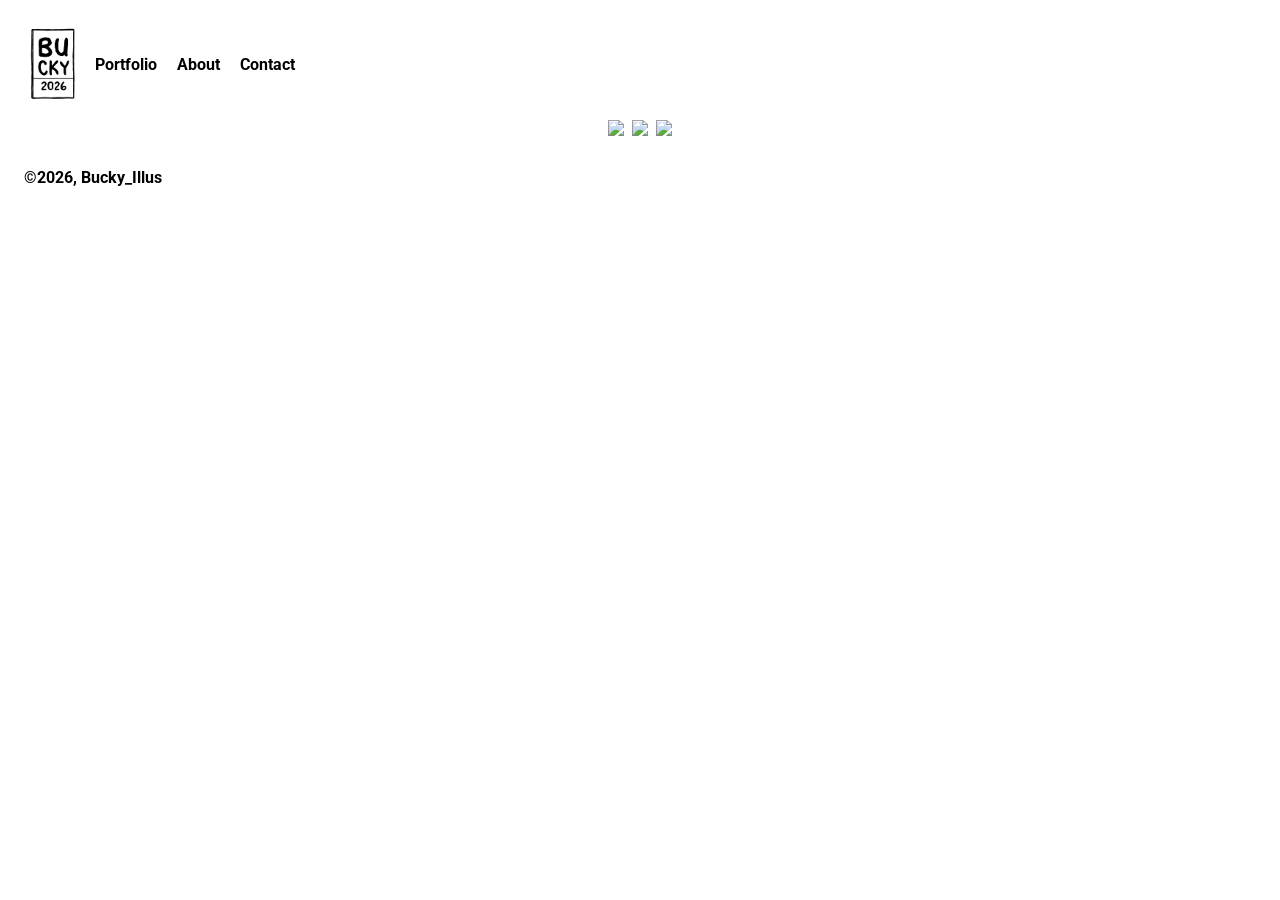
==== index.html @ cc79c3ba "Portfolio Webpage Project Version 1.0" ====
<!DOCTYPE html>
<html lang="en">
<head>
    <meta charset="UTF-8">
    <meta name="viewport" content="width=device-width, initial-scale=1.0">
    <title>ArtPorfolio</title>
    <link rel="stylesheet" href="styles.css">
</head>
<body>
    <div class="upper-bar">
        <img class="watermark" src="WatermarkBlack.png">
        <button>Portfolio</button>
        <button>About</button>
        <button>Contact</button>
    </div>

    <div class="artworks">
        <img src="https://instagram.fcrk1-2.fna.fbcdn.net/v/t51.82787-15/762251886_18063199553531826_2885683844305874416_n.webp?_nc_cat=109&_nc_map=urlgen_bucketless&ig_cache_key=Mzk1NTYyNzE3NzAzNjkzNzk0NA%3D%3D.3-ccb7-5&ccb=7-5&_nc_sid=58cdad&efg=eyJ2ZW5jb2RlX3RhZyI6IkZFRUQueHBpZHMuMTA4MC5zZHIucmVndWxhcl9waG90by5DMyJ9&_nc_ohc=RTIXQRnhwU4Q7kNvwExkEkP&_nc_oc=Adpaup-lZ5MSypmo8bnz4imJihH0RoyR0aRd-XlxWKHfBnx5zWB7C_P8k6qaurzx6Xc&_nc_ad=z-m&_nc_cid=0&_nc_zt=23&_nc_ht=instagram.fcrk1-2.fna&_nc_gid=WvAjJ6KC-k3FQ9L6tUTATw&_nc_ss=7a22e&oh=00_AQFpZvvalPwK_PBQfbf2ZkcBtbcYBp0EsgvQimyAkT4N5g&oe=6A812461">
        <img src="https://instagram.fcrk1-5.fna.fbcdn.net/v/t51.82787-15/749432596_18057881420531826_8437092121148913491_n.jpg?stp=dst-jpg_e35_tt6&_nc_cat=108&_nc_map=urlgen_bucketless&ig_cache_key=Mzk0NDU2NzQyMTU0MTg3MTU1OA%3D%3D.3-ccb7-5&ccb=7-5&_nc_sid=58cdad&efg=eyJ2ZW5jb2RlX3RhZyI6IkZFRUQueHBpZHMuMTA4MC5zZHIucmVndWxhcl9waG90by5DMyJ9&_nc_ohc=oQXl2wwNQRYQ7kNvwGsQsVc&_nc_oc=AdpGqHe-t3H13grXq47ztQbrVy9s_6-gDqkr8ljKMTKazbyTBWRnXHOM7Xw6OqavlXk&_nc_ad=z-m&_nc_cid=0&_nc_zt=23&_nc_ht=instagram.fcrk1-5.fna&_nc_gid=WvAjJ6KC-k3FQ9L6tUTATw&_nc_ss=7a22e&oh=00_AQGUEAdeeytoRCC2wuQGzNEvQF69P4tWj8lmMLeSC-5nxQ&oe=6A8123C4">
        <img src="https://instagram.fcrk1-1.fna.fbcdn.net/v/t51.82787-15/758677072_18062443619531826_1980610994368290024_n.webp?_nc_cat=105&_nc_map=urlgen_bucketless&ig_cache_key=Mzk1NDE3OTAxMjI4NjkwMjY4MQ%3D%3D.3-ccb7-5&ccb=7-5&_nc_sid=58cdad&efg=eyJ2ZW5jb2RlX3RhZyI6IkZFRUQueHBpZHMuMTA4MC5zZHIucmVndWxhcl9waG90by5DMyJ9&_nc_ohc=HPFPtjvBHwwQ7kNvwHG4utc&_nc_oc=AdrPISBRKIKxYhJtjEpQ5cU4Bjl6JRJG6Dl_My3LzH4pH76CGwJtq52OwSmnZassCaI&_nc_ad=z-m&_nc_cid=0&_nc_zt=23&_nc_ht=instagram.fcrk1-1.fna&_nc_gid=WvAjJ6KC-k3FQ9L6tUTATw&_nc_ss=7a22e&oh=00_AQHsiZiuqQsaNdbyK7uiEyzFe_IUe1sC0ZeLYBnQskWOnA&oe=6A80FB30">
        
    </div>

    <div class="lower-bar">
        <p>©2026, Bucky_Illus</p>
    </div>
</body>
</html>
---- styles.css ----
@import url('https://fonts.googleapis.com/css2?family=Figtree:ital,wght@0,300..900;1,300..900&family=Roboto:ital,wght@0,100..900;1,100..900&display=swap');


.upper-bar{
display: flex;
align-items: center;
justify-content: flex-start;
padding: 1rem;
gap: 0.5rem;

}

.upper-bar button{
   background-color: transparent;
   border: none;
   font-size: 1rem;
}

.watermark,.logo{
   width: auto;
   height: 80px;
   max-width: 100%;
   object-fit: contain;
}


.artworks{
   display: flex;
   flex-wrap: wrap;
   justify-content: center;
   gap: 0.5rem;
}

.lower-bar{
   display: flex;
   align-items: center;
   justify-content: flex-start;
   padding: 1rem;
   gap: 0.5rem;
}



*{
   font-family: 'Roboto';
   font-weight: bold;
   
}
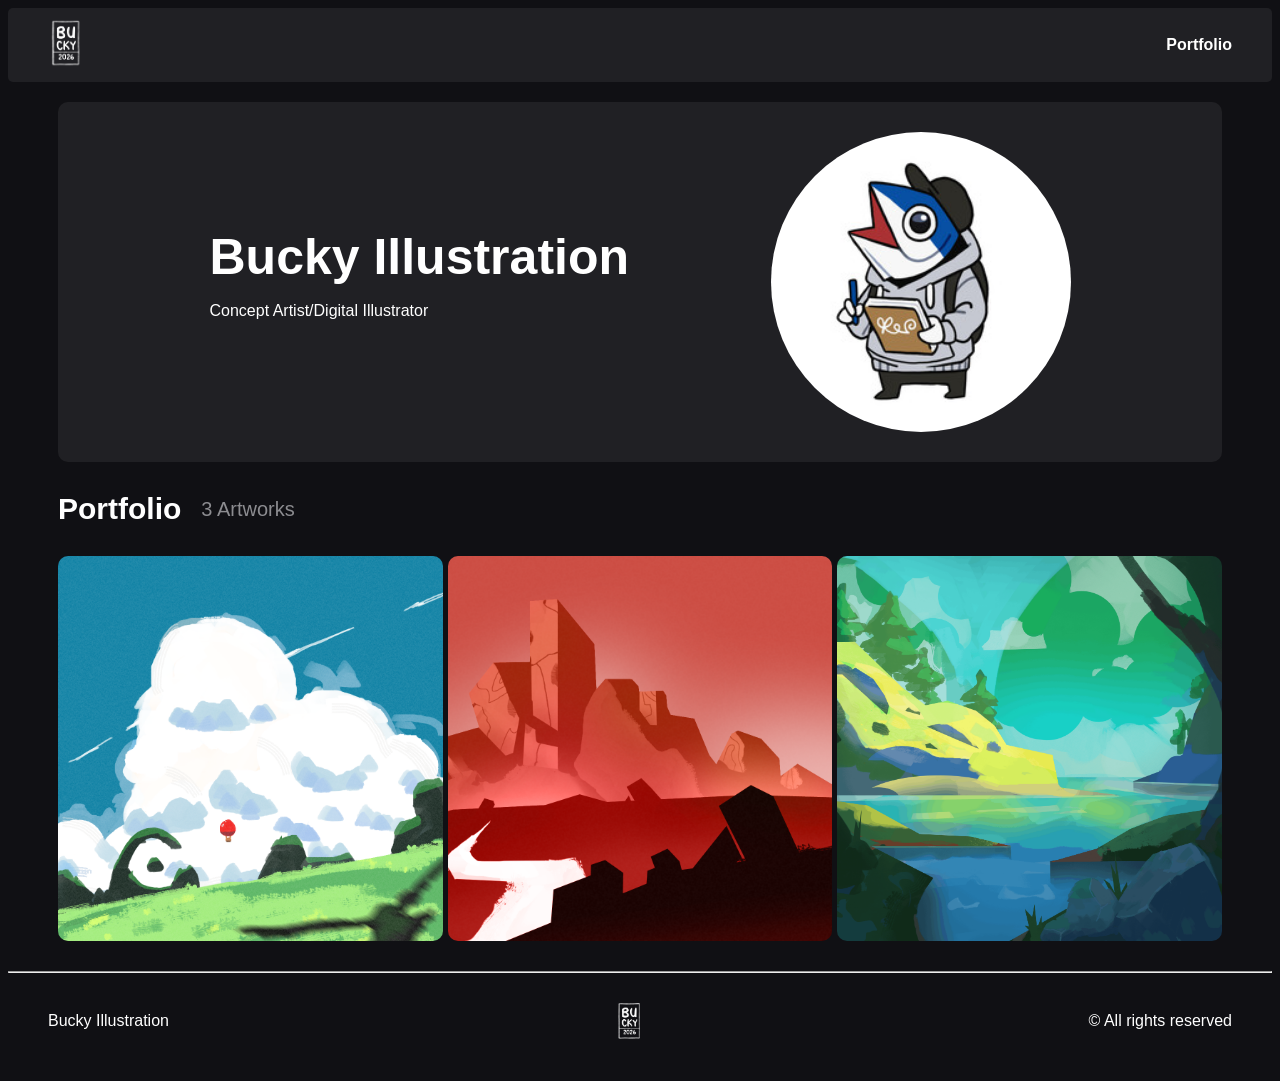
==== commit 5680d47d: "Code Restructuring and Website Overhaul: Splitted code into sections and overhauled website to a bet" ====
--- a/index.html
+++ b/index.html
@@ -7,22 +7,63 @@
     <link rel="stylesheet" href="styles.css">
 </head>
 <body>
-    <div class="upper-bar">
-        <img class="watermark" src="WatermarkBlack.png">
-        <button>Portfolio</button>
-        <button>About</button>
-        <button>Contact</button>
+    <!-- Top Bar -->
+     <div class="topBar">
+        <div class="topBarLeft">
+           <img class="wLogo" src="Watermark.png"> 
+        </div>
+        <div class="topBarRight">
+            <a href="">Portfolio</a>
+            <!-- <a href="">Services</a>
+            <a href="">About</a> -->
+        </div>
+        
+        
+     </div>
+    <!-- Top Bar - END -->
+
+
+    <!-- Hero Section -->
+    <div class="heroSect sectionMargin sectionPadding">
+        <div class="heroLeft">
+            <header class="heroHead">Bucky Illustration</header>
+            <p class="heroSubHead">Concept Artist/Digital Illustrator</p>
+        </div>
+        <div class="heroRight">
+            <img src="placeholderProfile.jpg">
+        </div>
     </div>
 
-    <div class="artworks">
-        <img src="https://instagram.fcrk1-2.fna.fbcdn.net/v/t51.82787-15/762251886_18063199553531826_2885683844305874416_n.webp?_nc_cat=109&_nc_map=urlgen_bucketless&ig_cache_key=Mzk1NTYyNzE3NzAzNjkzNzk0NA%3D%3D.3-ccb7-5&ccb=7-5&_nc_sid=58cdad&efg=eyJ2ZW5jb2RlX3RhZyI6IkZFRUQueHBpZHMuMTA4MC5zZHIucmVndWxhcl9waG90by5DMyJ9&_nc_ohc=RTIXQRnhwU4Q7kNvwExkEkP&_nc_oc=Adpaup-lZ5MSypmo8bnz4imJihH0RoyR0aRd-XlxWKHfBnx5zWB7C_P8k6qaurzx6Xc&_nc_ad=z-m&_nc_cid=0&_nc_zt=23&_nc_ht=instagram.fcrk1-2.fna&_nc_gid=WvAjJ6KC-k3FQ9L6tUTATw&_nc_ss=7a22e&oh=00_AQFpZvvalPwK_PBQfbf2ZkcBtbcYBp0EsgvQimyAkT4N5g&oe=6A812461">
-        <img src="https://instagram.fcrk1-5.fna.fbcdn.net/v/t51.82787-15/749432596_18057881420531826_8437092121148913491_n.jpg?stp=dst-jpg_e35_tt6&_nc_cat=108&_nc_map=urlgen_bucketless&ig_cache_key=Mzk0NDU2NzQyMTU0MTg3MTU1OA%3D%3D.3-ccb7-5&ccb=7-5&_nc_sid=58cdad&efg=eyJ2ZW5jb2RlX3RhZyI6IkZFRUQueHBpZHMuMTA4MC5zZHIucmVndWxhcl9waG90by5DMyJ9&_nc_ohc=oQXl2wwNQRYQ7kNvwGsQsVc&_nc_oc=AdpGqHe-t3H13grXq47ztQbrVy9s_6-gDqkr8ljKMTKazbyTBWRnXHOM7Xw6OqavlXk&_nc_ad=z-m&_nc_cid=0&_nc_zt=23&_nc_ht=instagram.fcrk1-5.fna&_nc_gid=WvAjJ6KC-k3FQ9L6tUTATw&_nc_ss=7a22e&oh=00_AQGUEAdeeytoRCC2wuQGzNEvQF69P4tWj8lmMLeSC-5nxQ&oe=6A8123C4">
-        <img src="https://instagram.fcrk1-1.fna.fbcdn.net/v/t51.82787-15/758677072_18062443619531826_1980610994368290024_n.webp?_nc_cat=105&_nc_map=urlgen_bucketless&ig_cache_key=Mzk1NDE3OTAxMjI4NjkwMjY4MQ%3D%3D.3-ccb7-5&ccb=7-5&_nc_sid=58cdad&efg=eyJ2ZW5jb2RlX3RhZyI6IkZFRUQueHBpZHMuMTA4MC5zZHIucmVndWxhcl9waG90by5DMyJ9&_nc_ohc=HPFPtjvBHwwQ7kNvwHG4utc&_nc_oc=AdrPISBRKIKxYhJtjEpQ5cU4Bjl6JRJG6Dl_My3LzH4pH76CGwJtq52OwSmnZassCaI&_nc_ad=z-m&_nc_cid=0&_nc_zt=23&_nc_ht=instagram.fcrk1-1.fna&_nc_gid=WvAjJ6KC-k3FQ9L6tUTATw&_nc_ss=7a22e&oh=00_AQHsiZiuqQsaNdbyK7uiEyzFe_IUe1sC0ZeLYBnQskWOnA&oe=6A80FB30">
-        
-    </div>
+    <!-- Hero Section - END -->
 
-    <div class="lower-bar">
-        <p>©2026, Bucky_Illus</p>
-    </div>
+
+    <!-- GallerySection -->
+     <div class="gallerySect sectionMargin">
+        <div class="galleryHead">
+            <span class="port">Portfolio</span>
+            <span class="numArt"> 3 Artworks</span>
+        </div>
+        <div class="galleryMain">
+            <div class="imgGrid"><img src="images/Illus1.png"></div>
+            <div class="imgGrid"><img src="images/Illus2.png"></div>
+            <div class="imgGrid"><img src="images/Illus3.png"></div>
+           
+        </div>
+     </div>
+
+     <!-- GallerySection - END -->
+
+     <hr>
+
+     <!-- Footer -->
+      <div class="footerBar">
+        <div>Bucky Illustration</div>
+        <img class="wLogo" src="Watermark.png"> 
+        <div>© All rights reserved</div>
+      </div>
+     <!-- Footer - END -->
+    
+
+
 </body>
 </html>
--- a/styles.css
+++ b/styles.css
@@ -1,48 +1,158 @@
 @import url('https://fonts.googleapis.com/css2?family=Figtree:ital,wght@0,300..900;1,300..900&family=Roboto:ital,wght@0,100..900;1,100..900&display=swap');
 
-
-.upper-bar{
-display: flex;
-align-items: center;
-justify-content: flex-start;
-padding: 1rem;
-gap: 0.5rem;
-
+body{
+   background-color: #101014;
 }
 
-.upper-bar button{
-   background-color: transparent;
-   border: none;
-   font-size: 1rem;
+/* Top Bar */
+.topBar{
+   display: flex;
+   flex-direction: row;
+   justify-content: space-between;
+   padding-top: 10px;
+   padding-bottom: 10px;
+   padding-left: 40px;
+   padding-right: 40px;
+   margin-bottom: 20px;
+   background-color: #202024;
+   border-radius: 5px;
+   
 }
 
-.watermark,.logo{
+.topBarLeft img{
    width: auto;
-   height: 80px;
-   max-width: 100%;
-   object-fit: contain;
+   height: 50px;
+}
+.topBarRight{
+   display: flex;
+   flex-direction: row;
+   font-weight: bold;
+   align-items: center;
+   gap: 20px;
+   
+}
+/* Top Bar - END */
+
+
+
+/* Hero Section */
+.heroSect{
+   display: flex;
+   flex-direction: row;
+   justify-content: space-evenly;
+   align-items: center;
+   border-radius: 10px;
+   background-color: #202024;
+}
+.heroHead{
+   font-weight: 750;
+   font-size: clamp(28px, 5vw, 50px);
+}
+.heroLeft{
+   display: flex;
+   flex-direction: column;
+   align-items: flex-start;
+   gap: 0;
+   
+}
+.heroRight img{
+   display: flex;
+   flex-direction: row;
+   align-items: baseline;
+   height: auto;
+   width: clamp(100px, 25vw, 300px);
+   border-radius: 100%;
+}
+/* Hero Section - END*/
+
+
+/* GallerySection */
+/* Gallery-Header */
+.galleryHead{
+   display: flex;
+   flex-direction: row;
+   align-items: center;
+   justify-content: left;
+   gap: 20px ;
+}
+.port{
+   font-weight: 750;
+   font-size: 30px;
+}
+.numArt{
+   font-size: 20px;
+   color: #8c8c90;
+}
+/* GalleryArts */
+.galleryMain{
+   display: grid;
+   grid-template-columns: repeat(auto-fit, minmax(200px, 1fr));
+   gap: 5px;
+   padding-top: 30px;
+}
+
+.imgGrid{
+   aspect-ratio: 1/1;
+   overflow: hidden;
+   border-radius: 10px;
+}
+.imgGrid img{
+   height: 100%;
+   width: 100%;
+   object-fit: cover;
+   display: block;
+}
+
+.imgGrid img:hover{
+   cursor: pointer;
+   opacity: 0.5;
+}
+/* GallerySection - END*/
+
+/* Footer */
+.footerBar{
+   display: flex;
+   flex-direction: row;
+   justify-content: space-between;
+   align-items: center;
+   padding-top: 20px;
+   padding-bottom: 20px;
+   padding-left: 40px;
+   padding-right: 40px;
+   margin-bottom: 20px;
+   
+}
+.footerBar img{
+   height: 40px;
+   width: auto;
+}
+/* Footer -END */
+
+
+/* Margin Presets */
+.sectionMargin{
+   margin-left: 50px;
+   margin-right: 50px;
+   margin-top: 10px;
+   margin-bottom: 30px;
+}
+
+/* Padding Presets */
+.sectionPadding{
+   padding-top: 30px;
+   padding-bottom: 30px;
+   padding-right: 10px;
+   padding-left: 10px;
 }
 
 
-.artworks{
-   display: flex;
-   flex-wrap: wrap;
-   justify-content: center;
-   gap: 0.5rem;
+/* Other */
+a{
+   text-decoration: none;
 }
-
-.lower-bar{
-   display: flex;
-   align-items: center;
-   justify-content: flex-start;
-   padding: 1rem;
-   gap: 0.5rem;
+*{
+   font-family: 'Segoe UI', Tahoma, Geneva, Verdana, sans-serif;
+   color: white;
 }
 
 
-
-*{
-   font-family: 'Roboto';
-   font-weight: bold;
-   
-}
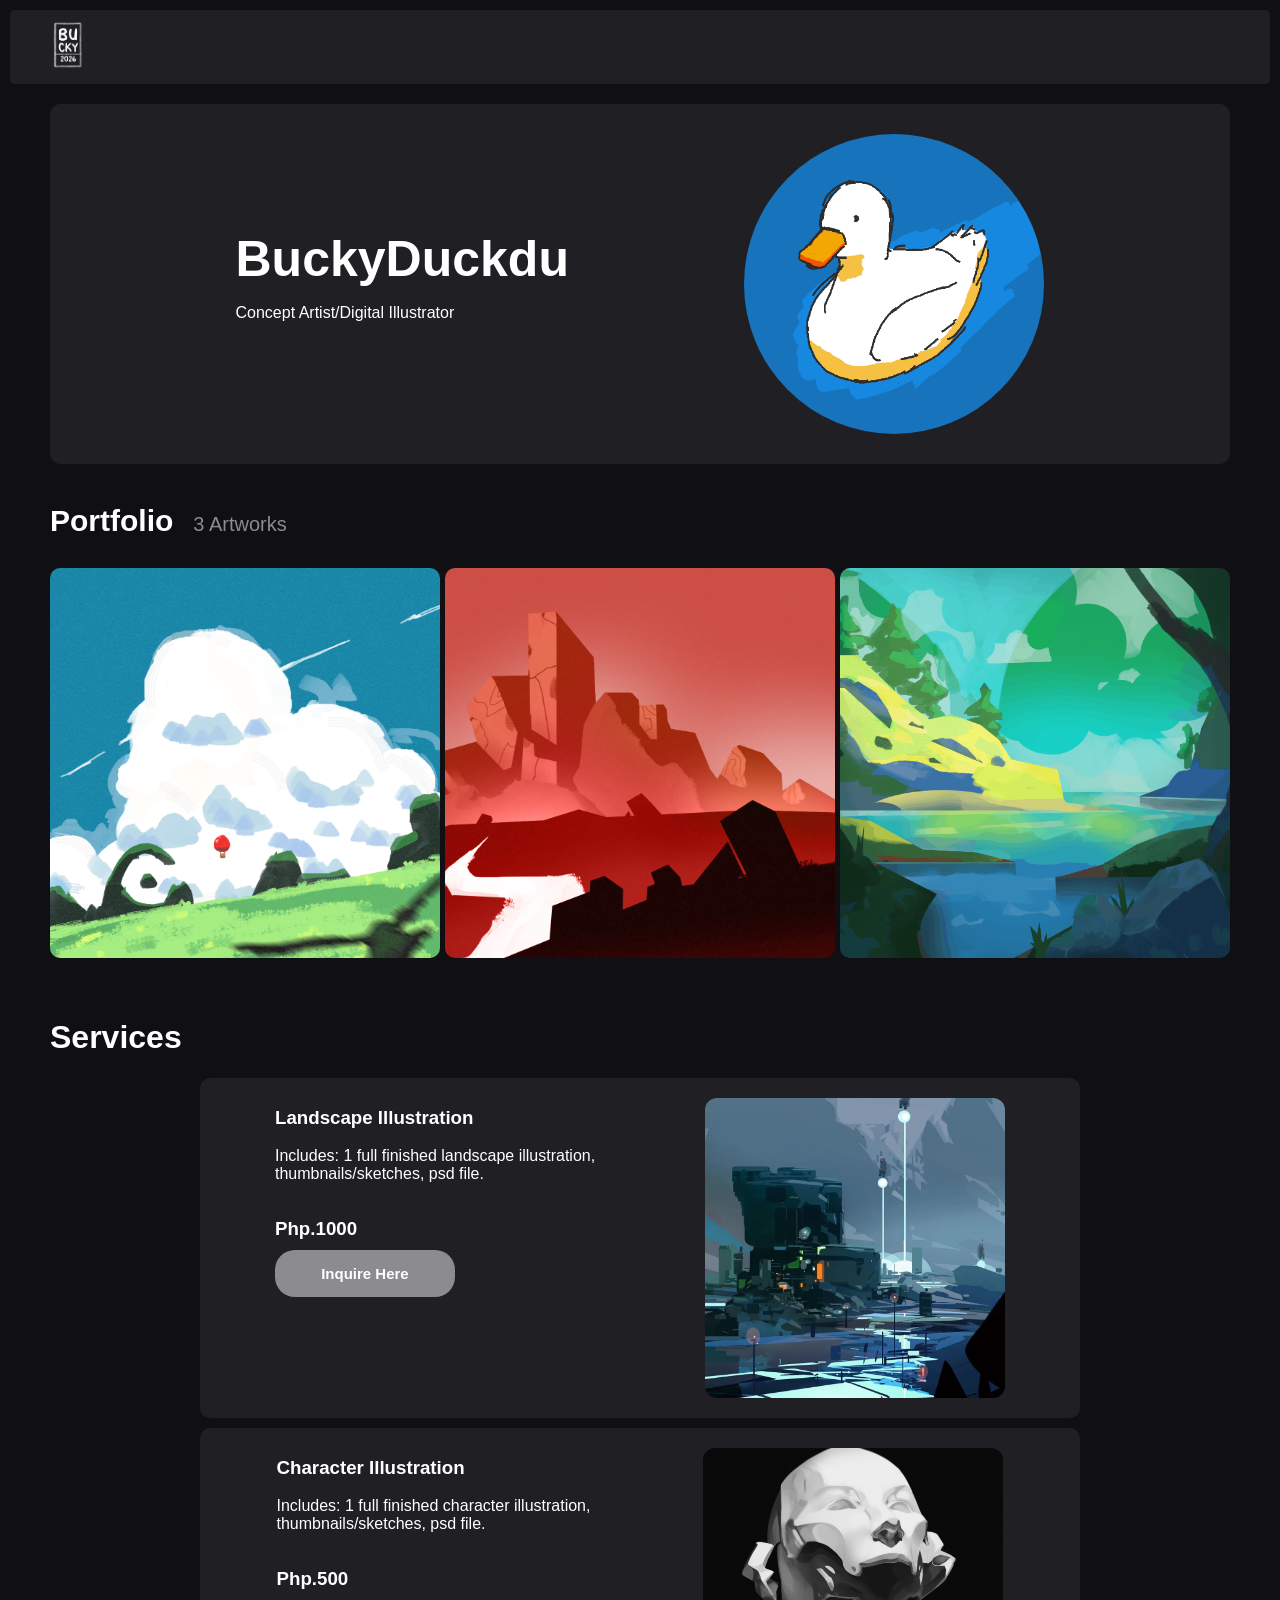
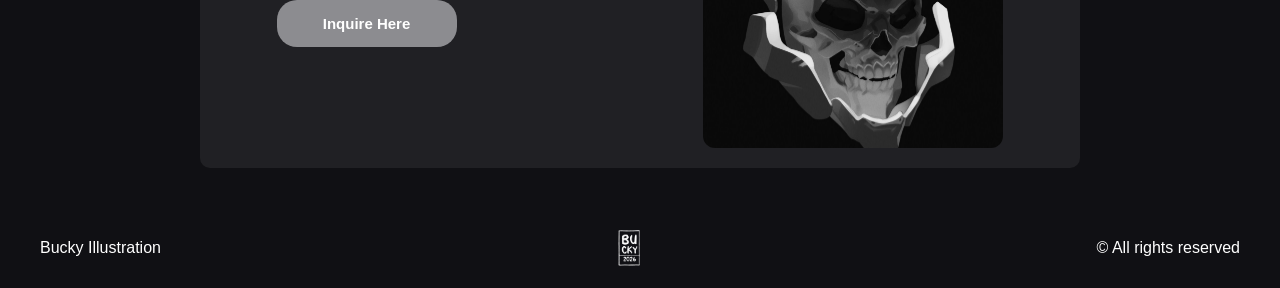
==== commit 74f52259: "update website" ====
--- a/index.html
+++ b/index.html
@@ -3,7 +3,7 @@
 <head>
     <meta charset="UTF-8">
     <meta name="viewport" content="width=device-width, initial-scale=1.0">
-    <title>ArtPorfolio</title>
+    <title>BuckyDoesArts</title>
     <link rel="stylesheet" href="styles.css">
 </head>
 <body>
@@ -13,7 +13,7 @@
            <img class="wLogo" src="Watermark.png"> 
         </div>
         <div class="topBarRight">
-            <a href="">Portfolio</a>
+            <!-- <a href="">Portfolio</a> -->
             <!-- <a href="">Services</a>
             <a href="">About</a> -->
         </div>
@@ -26,11 +26,11 @@
     <!-- Hero Section -->
     <div class="heroSect sectionMargin sectionPadding">
         <div class="heroLeft">
-            <header class="heroHead">Bucky Illustration</header>
+            <header class="heroHead">BuckyDuckdu</header>
             <p class="heroSubHead">Concept Artist/Digital Illustrator</p>
         </div>
         <div class="heroRight">
-            <img src="placeholderProfile.jpg">
+            <img src="profileOfficial.png">
         </div>
     </div>
 
@@ -50,11 +50,49 @@
            
         </div>
      </div>
+     <!-- GallerySection - END -->
+     
+     <!-- Services -->
+      <div class="sectionMargin">
+        <h1>Services</h1>
 
-     <!-- GallerySection - END -->
+        <section class="serviceCard">
+            <div class="serviceLeft">
+                <section class="serviceLeftTop"> 
+                    <h1>Landscape Illustration</h1>
+                    <p>Includes: 1 full finished landscape illustration,<br> thumbnails/sketches, psd file.</p>
+                </section>
+                <section class="serviceLeftBottom"> 
+                    <h1>Php.1000</h1> 
+                    <a href="inquirepage.html"><strong>Inquire Here</strong></a>
+                </section>
+            </div>
+            <div class="serviceRight">
+                <img src="images/image2.png" alt="hello">
+            </div>
+        </section>
 
-     <hr>
+        <section class="serviceCard">
+            <div class="serviceLeft">
+                <section class="serviceLeftTop"> 
+                    <h1>Character Illustration</h1>
+                    <p>Includes: 1 full finished character illustration,<br> thumbnails/sketches, psd file.</p>
+                </section>
+                <section class="serviceLeftBottom"> 
+                    <h1>Php.500</h1>
+                    <a href="inquirepage.html"><strong>Inquire Here</strong></a>
+                </section>
+            </div>
+            <div class="serviceRight">
+                <img src="images/image.png" alt="hello">
+            </div>
+        </section>
 
+      </div>
+      
+
+
+     
      <!-- Footer -->
       <div class="footerBar">
         <div>Bucky Illustration</div>
--- a/styles.css
+++ b/styles.css
@@ -1,8 +1,18 @@
 @import url('https://fonts.googleapis.com/css2?family=Figtree:ital,wght@0,300..900;1,300..900&family=Roboto:ital,wght@0,100..900;1,100..900&display=swap');
 
+html, body {
+  height: 100%;
+  margin: 0;
+}
+
 body{
+   display: flex;
+   flex-direction: column;
+   min-height: 100vh;
    background-color: #101014;
-}
+   margin: 0px;
+}
+
 
 /* Top Bar */
 .topBar{
@@ -13,7 +23,7 @@
    padding-bottom: 10px;
    padding-left: 40px;
    padding-right: 40px;
-   margin-bottom: 20px;
+   margin: 10px 10px;
    background-color: #202024;
    border-radius: 5px;
    
@@ -71,7 +81,7 @@
 .galleryHead{
    display: flex;
    flex-direction: row;
-   align-items: center;
+   align-items: baseline;
    justify-content: left;
    gap: 20px ;
 }
@@ -109,6 +119,123 @@
 }
 /* GallerySection - END*/
 
+/* Service Section */
+.serviceCard{
+   display: flex;
+   justify-content: space-around;
+   align-content: center;
+   overflow: hidden;
+   background-color: #202024;
+   border-radius: 10px;
+   margin: 10px 150px; 
+   padding: 10px 20px;
+}
+
+.serviceRight{
+   display: flex;
+   justify-content: right;
+   align-items: center;
+   flex-shrink: 0;
+   padding-top: 10px;
+   padding-bottom: 10px;
+}
+
+
+.serviceRight img{
+   display: block;
+   width: clamp(300px, 20vw, 600px);
+   aspect-ratio: 1 / 1;
+   height: auto;
+   object-fit: cover;
+   border-radius: 12px;
+
+}
+
+
+.serviceLeftBottom{
+   display: flex;
+   flex-direction: column;
+   gap: 0px;
+   padding-bottom: 10px;
+}
+
+.serviceLeftBottom h1{
+   margin-bottom: 0;
+}
+
+.serviceLeftBottom a{
+   display: flex;
+   justify-content: center;
+   margin-top: 10px;
+   font-size: 15px;
+   background-color: #8c8c90;
+   border-radius: 20px;
+   padding: 15px;
+   width: 150px;
+}
+/* Service Section - END */
+
+/* InquiryPage */
+
+.inquiryReturn{
+   display: inline-flex;
+   align-items: center;
+   justify-content: center;
+   background-color: #202024;
+   font-weight: bold;
+   font-size: 0.85rem;
+   padding: 8px 14px;
+   margin: 10px 0 0 40px;
+   width: fit-content;
+   border-radius: 10px;
+   text-decoration: none;
+   color: #fff;
+}
+
+.inquiryPage{
+   display: flex;
+   flex-direction: column;
+   gap: 10px;
+   margin: 0px 40px;
+
+}
+
+.inquiryPage select{
+   background-color: #202024;
+   padding: 10px;
+   border-radius: 10px;
+}
+
+.inquiryPage input{
+   background-color: #202024;
+   padding: 10px;
+   border-radius: 10px;
+}
+
+#commsDetail {
+   padding-bottom: 150px;
+}
+
+.inquiryPage button{
+   background-color: #202024;
+   border-radius: 10px;
+   padding: 10px 20px;
+   font-weight: bolder;
+}
+
+.inquiryThx{
+   display: flex;
+   flex-direction: column;
+   align-items: center;
+   background-color: #202024;
+   margin-top: 20px;
+   border-radius: 20px;
+   padding: 20px;
+}
+
+
+/* InquiryPage - END */
+   
 /* Footer */
 .footerBar{
    display: flex;
@@ -119,7 +246,7 @@
    padding-bottom: 20px;
    padding-left: 40px;
    padding-right: 40px;
-   margin-bottom: 20px;
+   margin-top: auto;
    
 }
 .footerBar img{
